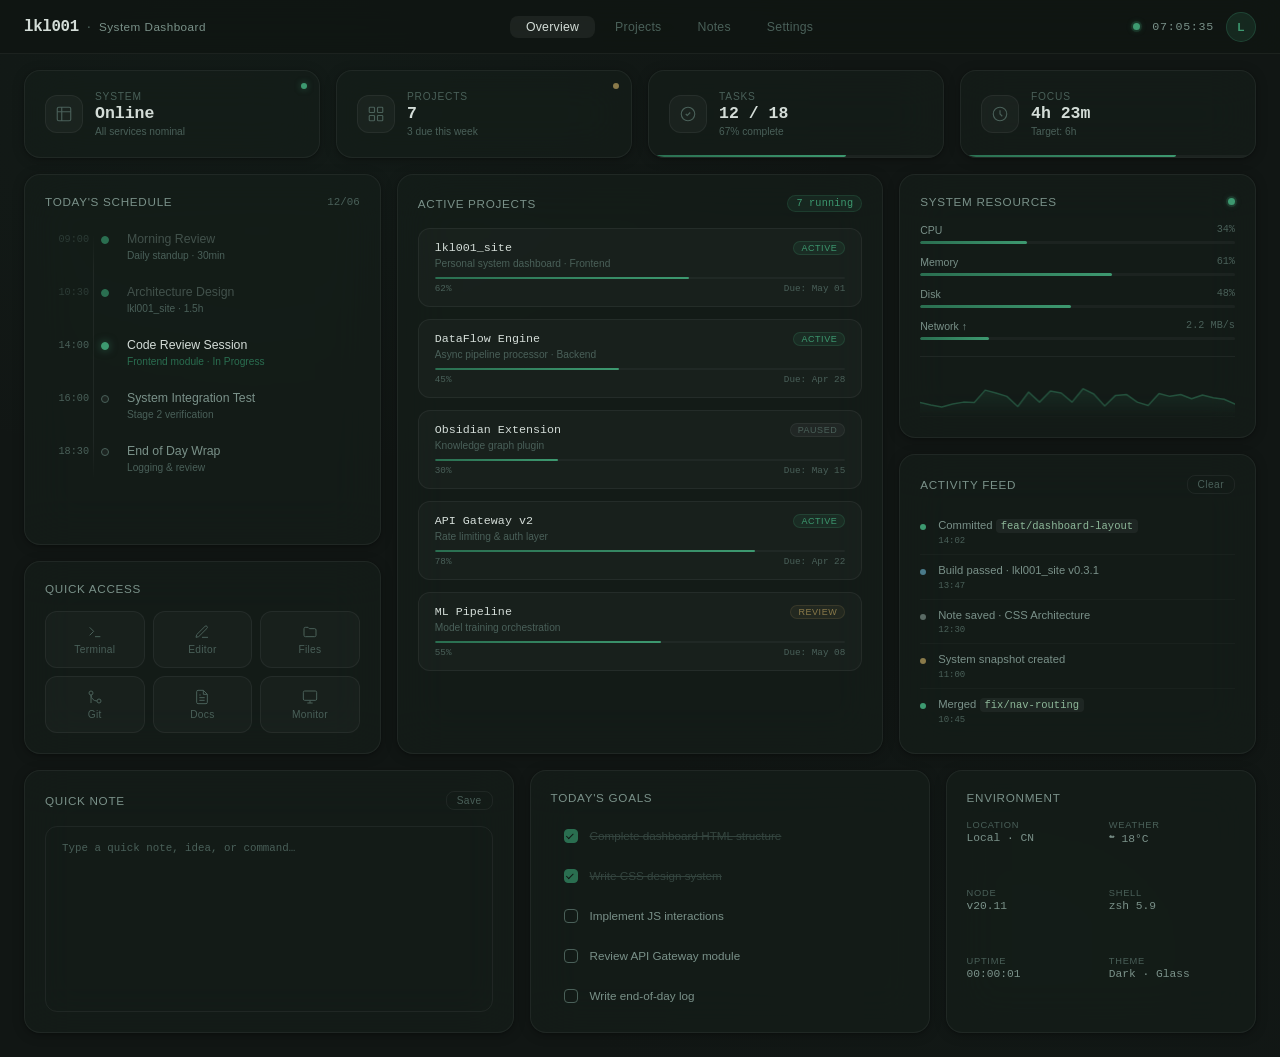
==== index.html @ 9cc998ac "Initial commit: lkl001_site with nginx dev container" ====
<!DOCTYPE html>
<html lang="zh-CN">
<head>
  <meta charset="UTF-8" />
  <meta name="viewport" content="width=device-width, initial-scale=1.0" />
  <title>lkl001 · Dashboard</title>
  <link rel="stylesheet" href="styles.css" />
</head>
<body>

  <!-- ═══════════════════════════════════════
       APP ROOT — 预留 Vue 挂载点 #app
  ════════════════════════════════════════ -->
  <div id="app" class="app-root">

    <!-- ── 顶部导航栏 ── -->
    <header class="topbar" id="topbar">
      <div class="topbar__left">
        <span class="topbar__logo">lkl001</span>
        <span class="topbar__sep">·</span>
        <span class="topbar__title">System Dashboard</span>
      </div>

      <nav class="topbar__nav">
        <a href="#" class="nav-item nav-item--active" data-page="dashboard">Overview</a>
        <a href="#" class="nav-item" data-page="projects">Projects</a>
        <a href="#" class="nav-item" data-page="notes">Notes</a>
        <a href="#" class="nav-item" data-page="settings">Settings</a>
      </nav>

      <div class="topbar__right">
        <div class="status-dot status-dot--online" title="System Online"></div>
        <span class="topbar__time" id="js-clock">--:--:--</span>
        <div class="avatar" title="lkl001">L</div>
      </div>
    </header>

    <!-- ── 主内容区 ── -->
    <main class="main-grid" id="js-main-grid">

      <!-- ────────────────────────────────────
           Row 1 · 概览统计 (stats strip)
      ──────────────────────────────────── -->
      <section class="grid-row grid-row--stats">

        <!-- CARD: 系统状态 -->
        <article
          class="card card--stat"
          data-module="system-status"
          data-tooltip="当前系统运行状态">
          <div class="card__icon-wrap">
            <svg class="card__icon" viewBox="0 0 24 24" fill="none" stroke="currentColor" stroke-width="1.5">
              <path d="M9 3H5a2 2 0 00-2 2v4m6-6h10a2 2 0 012 2v4M9 3v18m0 0h10a2 2 0 002-2V9M9 21H5a2 2 0 01-2-2V9m0 0h18"/>
            </svg>
          </div>
          <div class="card__body">
            <p class="card__label">System</p>
            <p class="card__value">Online</p>
            <p class="card__sub">All services nominal</p>
          </div>
          <div class="card__indicator card__indicator--ok"></div>
        </article>

        <!-- CARD: 活跃项目 -->
        <article
          class="card card--stat"
          data-module="active-projects"
          data-tooltip="进行中的项目数量">
          <div class="card__icon-wrap">
            <svg class="card__icon" viewBox="0 0 24 24" fill="none" stroke="currentColor" stroke-width="1.5">
              <rect x="3" y="3" width="7" height="7" rx="1"/>
              <rect x="14" y="3" width="7" height="7" rx="1"/>
              <rect x="3" y="14" width="7" height="7" rx="1"/>
              <rect x="14" y="14" width="7" height="7" rx="1"/>
            </svg>
          </div>
          <div class="card__body">
            <p class="card__label">Projects</p>
            <p class="card__value" data-count="7">7</p>
            <p class="card__sub">3 due this week</p>
          </div>
          <div class="card__indicator card__indicator--warn"></div>
        </article>

        <!-- CARD: 今日任务 -->
        <article
          class="card card--stat"
          data-module="today-tasks"
          data-tooltip="今日待办任务">
          <div class="card__icon-wrap">
            <svg class="card__icon" viewBox="0 0 24 24" fill="none" stroke="currentColor" stroke-width="1.5">
              <path d="M9 12l2 2 4-4"/>
              <path d="M21 12a9 9 0 11-18 0 9 9 0 0118 0z"/>
            </svg>
          </div>
          <div class="card__body">
            <p class="card__label">Tasks</p>
            <p class="card__value">12 / 18</p>
            <p class="card__sub">67% complete</p>
          </div>
          <div class="card__progress-bar">
            <div class="card__progress-fill" style="--prog: 67%"></div>
          </div>
        </article>

        <!-- CARD: 专注时间 -->
        <article
          class="card card--stat"
          data-module="focus-time"
          data-tooltip="今日专注时长">
          <div class="card__icon-wrap">
            <svg class="card__icon" viewBox="0 0 24 24" fill="none" stroke="currentColor" stroke-width="1.5">
              <circle cx="12" cy="12" r="9"/>
              <path d="M12 7v5l3 3"/>
            </svg>
          </div>
          <div class="card__body">
            <p class="card__label">Focus</p>
            <p class="card__value">4h 23m</p>
            <p class="card__sub">Target: 6h</p>
          </div>
          <div class="card__progress-bar">
            <div class="card__progress-fill" style="--prog: 73%"></div>
          </div>
        </article>

      </section>

      <!-- ────────────────────────────────────
           Row 2 · 主功能区 (3列)
      ──────────────────────────────────── -->
      <section class="grid-row grid-row--main">

        <!-- ── 左列：日程 + 快捷入口 ── -->
        <div class="col col--left">

          <!-- CARD: 今日日程 -->
          <article
            class="card card--schedule"
            data-module="schedule"
            data-tooltip="今日日程安排">
            <header class="card__header">
              <h2 class="card__title">Today's Schedule</h2>
              <span class="card__date" id="js-date">--/--</span>
            </header>

            <ul class="schedule-list" id="js-schedule">

              <li class="schedule-item schedule-item--done">
                <div class="schedule-item__time">09:00</div>
                <div class="schedule-item__dot"></div>
                <div class="schedule-item__content">
                  <p class="schedule-item__title">Morning Review</p>
                  <p class="schedule-item__sub">Daily standup · 30min</p>
                </div>
              </li>

              <li class="schedule-item schedule-item--done">
                <div class="schedule-item__time">10:30</div>
                <div class="schedule-item__dot"></div>
                <div class="schedule-item__content">
                  <p class="schedule-item__title">Architecture Design</p>
                  <p class="schedule-item__sub">lkl001_site · 1.5h</p>
                </div>
              </li>

              <li class="schedule-item schedule-item--active">
                <div class="schedule-item__time">14:00</div>
                <div class="schedule-item__dot"></div>
                <div class="schedule-item__content">
                  <p class="schedule-item__title">Code Review Session</p>
                  <p class="schedule-item__sub">Frontend module · In Progress</p>
                </div>
              </li>

              <li class="schedule-item">
                <div class="schedule-item__time">16:00</div>
                <div class="schedule-item__dot"></div>
                <div class="schedule-item__content">
                  <p class="schedule-item__title">System Integration Test</p>
                  <p class="schedule-item__sub">Stage 2 verification</p>
                </div>
              </li>

              <li class="schedule-item">
                <div class="schedule-item__time">18:30</div>
                <div class="schedule-item__dot"></div>
                <div class="schedule-item__content">
                  <p class="schedule-item__title">End of Day Wrap</p>
                  <p class="schedule-item__sub">Logging & review</p>
                </div>
              </li>

            </ul>
          </article>

          <!-- CARD: 快捷入口 -->
          <article
            class="card card--quicklinks"
            data-module="quicklinks"
            data-tooltip="常用工具快捷入口">
            <header class="card__header">
              <h2 class="card__title">Quick Access</h2>
            </header>
            <div class="quicklink-grid">

              <button class="ql-btn" data-action="terminal">
                <svg class="ql-btn__icon" viewBox="0 0 24 24" fill="none" stroke="currentColor" stroke-width="1.5">
                  <path d="M4 17l6-6-6-6M12 19h8"/>
                </svg>
                <span>Terminal</span>
              </button>

              <button class="ql-btn" data-action="editor">
                <svg class="ql-btn__icon" viewBox="0 0 24 24" fill="none" stroke="currentColor" stroke-width="1.5">
                  <path d="M12 20h9M16.5 3.5a2.121 2.121 0 013 3L7 19l-4 1 1-4L16.5 3.5z"/>
                </svg>
                <span>Editor</span>
              </button>

              <button class="ql-btn" data-action="files">
                <svg class="ql-btn__icon" viewBox="0 0 24 24" fill="none" stroke="currentColor" stroke-width="1.5">
                  <path d="M3 7a2 2 0 012-2h4l2 2h8a2 2 0 012 2v8a2 2 0 01-2 2H5a2 2 0 01-2-2V7z"/>
                </svg>
                <span>Files</span>
              </button>

              <button class="ql-btn" data-action="git">
                <svg class="ql-btn__icon" viewBox="0 0 24 24" fill="none" stroke="currentColor" stroke-width="1.5">
                  <circle cx="18" cy="18" r="3"/><circle cx="6" cy="6" r="3"/>
                  <path d="M6 21V9a9 9 0 009 9"/>
                </svg>
                <span>Git</span>
              </button>

              <button class="ql-btn" data-action="docs">
                <svg class="ql-btn__icon" viewBox="0 0 24 24" fill="none" stroke="currentColor" stroke-width="1.5">
                  <path d="M14 2H6a2 2 0 00-2 2v16a2 2 0 002 2h12a2 2 0 002-2V8z"/>
                  <path d="M14 2v6h6M16 13H8M16 17H8M10 9H8"/>
                </svg>
                <span>Docs</span>
              </button>

              <button class="ql-btn" data-action="monitor">
                <svg class="ql-btn__icon" viewBox="0 0 24 24" fill="none" stroke="currentColor" stroke-width="1.5">
                  <rect x="2" y="3" width="20" height="14" rx="2"/>
                  <path d="M8 21h8M12 17v4"/>
                </svg>
                <span>Monitor</span>
              </button>

            </div>
          </article>

        </div>

        <!-- ── 中列：项目看板 ── -->
        <div class="col col--center">
          <article
            class="card card--projects"
            data-module="projects"
            data-tooltip="活跃项目进度">
            <header class="card__header">
              <h2 class="card__title">Active Projects</h2>
              <span class="card__badge">7 running</span>
            </header>

            <div class="project-list" id="js-project-list">

              <div class="project-item" data-project="lkl001_site">
                <div class="project-item__top">
                  <span class="project-item__name">lkl001_site</span>
                  <span class="project-item__tag project-item__tag--active">Active</span>
                </div>
                <p class="project-item__desc">Personal system dashboard · Frontend</p>
                <div class="project-item__bar">
                  <div class="project-item__fill" style="--prog: 62%"></div>
                </div>
                <div class="project-item__meta">
                  <span>62%</span>
                  <span>Due: May 01</span>
                </div>
              </div>

              <div class="project-item" data-project="dataflow">
                <div class="project-item__top">
                  <span class="project-item__name">DataFlow Engine</span>
                  <span class="project-item__tag project-item__tag--active">Active</span>
                </div>
                <p class="project-item__desc">Async pipeline processor · Backend</p>
                <div class="project-item__bar">
                  <div class="project-item__fill" style="--prog: 45%"></div>
                </div>
                <div class="project-item__meta">
                  <span>45%</span>
                  <span>Due: Apr 28</span>
                </div>
              </div>

              <div class="project-item" data-project="obsidian-ext">
                <div class="project-item__top">
                  <span class="project-item__name">Obsidian Extension</span>
                  <span class="project-item__tag project-item__tag--pause">Paused</span>
                </div>
                <p class="project-item__desc">Knowledge graph plugin</p>
                <div class="project-item__bar">
                  <div class="project-item__fill" style="--prog: 30%"></div>
                </div>
                <div class="project-item__meta">
                  <span>30%</span>
                  <span>Due: May 15</span>
                </div>
              </div>

              <div class="project-item" data-project="api-gateway">
                <div class="project-item__top">
                  <span class="project-item__name">API Gateway v2</span>
                  <span class="project-item__tag project-item__tag--active">Active</span>
                </div>
                <p class="project-item__desc">Rate limiting & auth layer</p>
                <div class="project-item__bar">
                  <div class="project-item__fill" style="--prog: 78%"></div>
                </div>
                <div class="project-item__meta">
                  <span>78%</span>
                  <span>Due: Apr 22</span>
                </div>
              </div>

              <div class="project-item" data-project="ml-pipeline">
                <div class="project-item__top">
                  <span class="project-item__name">ML Pipeline</span>
                  <span class="project-item__tag project-item__tag--warn">Review</span>
                </div>
                <p class="project-item__desc">Model training orchestration</p>
                <div class="project-item__bar">
                  <div class="project-item__fill" style="--prog: 55%"></div>
                </div>
                <div class="project-item__meta">
                  <span>55%</span>
                  <span>Due: May 08</span>
                </div>
              </div>

            </div>
          </article>
        </div>

        <!-- ── 右列：活动流 + 系统资源 ── -->
        <div class="col col--right">

          <!-- CARD: 系统资源 -->
          <article
            class="card card--resources"
            data-module="resources"
            data-tooltip="系统资源占用情况">
            <header class="card__header">
              <h2 class="card__title">System Resources</h2>
              <div class="status-dot status-dot--online"></div>
            </header>

            <div class="resource-list">

              <div class="resource-item">
                <div class="resource-item__label">
                  <span>CPU</span>
                  <span class="resource-item__val" id="js-cpu">34%</span>
                </div>
                <div class="resource-item__track">
                  <div class="resource-item__bar" id="js-cpu-bar" style="--val: 34%"></div>
                </div>
              </div>

              <div class="resource-item">
                <div class="resource-item__label">
                  <span>Memory</span>
                  <span class="resource-item__val" id="js-mem">61%</span>
                </div>
                <div class="resource-item__track">
                  <div class="resource-item__bar" id="js-mem-bar" style="--val: 61%"></div>
                </div>
              </div>

              <div class="resource-item">
                <div class="resource-item__label">
                  <span>Disk</span>
                  <span class="resource-item__val" id="js-disk">48%</span>
                </div>
                <div class="resource-item__track">
                  <div class="resource-item__bar" id="js-disk-bar" style="--val: 48%"></div>
                </div>
              </div>

              <div class="resource-item">
                <div class="resource-item__label">
                  <span>Network ↑</span>
                  <span class="resource-item__val" id="js-net">1.2 MB/s</span>
                </div>
                <div class="resource-item__track">
                  <div class="resource-item__bar" id="js-net-bar" style="--val: 22%"></div>
                </div>
              </div>

            </div>

            <!-- 迷你图表区 -->
            <div class="mini-chart-wrap">
              <canvas class="mini-chart" id="js-cpu-chart" width="220" height="48" title="CPU History"></canvas>
            </div>

          </article>

          <!-- CARD: 活动流 -->
          <article
            class="card card--activity"
            data-module="activity"
            data-tooltip="最近系统操作记录">
            <header class="card__header">
              <h2 class="card__title">Activity Feed</h2>
              <button class="card__btn-clear" id="js-clear-log" title="Clear log">Clear</button>
            </header>

            <ul class="activity-list" id="js-activity-list">
              <li class="activity-item" data-type="commit">
                <span class="activity-item__dot activity-item__dot--commit"></span>
                <div class="activity-item__body">
                  <p class="activity-item__text">Committed <code>feat/dashboard-layout</code></p>
                  <time class="activity-item__time">14:02</time>
                </div>
              </li>
              <li class="activity-item" data-type="build">
                <span class="activity-item__dot activity-item__dot--build"></span>
                <div class="activity-item__body">
                  <p class="activity-item__text">Build passed · lkl001_site v0.3.1</p>
                  <time class="activity-item__time">13:47</time>
                </div>
              </li>
              <li class="activity-item" data-type="note">
                <span class="activity-item__dot activity-item__dot--note"></span>
                <div class="activity-item__body">
                  <p class="activity-item__text">Note saved · CSS Architecture</p>
                  <time class="activity-item__time">12:30</time>
                </div>
              </li>
              <li class="activity-item" data-type="system">
                <span class="activity-item__dot activity-item__dot--system"></span>
                <div class="activity-item__body">
                  <p class="activity-item__text">System snapshot created</p>
                  <time class="activity-item__time">11:00</time>
                </div>
              </li>
              <li class="activity-item" data-type="commit">
                <span class="activity-item__dot activity-item__dot--commit"></span>
                <div class="activity-item__body">
                  <p class="activity-item__text">Merged <code>fix/nav-routing</code></p>
                  <time class="activity-item__time">10:45</time>
                </div>
              </li>
            </ul>
          </article>

        </div>

      </section>

      <!-- ────────────────────────────────────
           Row 3 · 底部工具条
      ──────────────────────────────────── -->
      <section class="grid-row grid-row--footer">

        <!-- CARD: 笔记速记 -->
        <article
          class="card card--notes"
          data-module="quick-notes"
          data-tooltip="快速记录想法">
          <header class="card__header">
            <h2 class="card__title">Quick Note</h2>
            <button class="card__btn-save" id="js-save-note">Save</button>
          </header>
          <textarea
            class="notes-textarea"
            id="js-note-area"
            placeholder="Type a quick note, idea, or command…"
            spellcheck="false"
          ></textarea>
        </article>

        <!-- CARD: 今日目标 -->
        <article
          class="card card--goals"
          data-module="goals"
          data-tooltip="今日核心目标">
          <header class="card__header">
            <h2 class="card__title">Today's Goals</h2>
          </header>
          <ul class="goal-list" id="js-goal-list">
            <li class="goal-item goal-item--done" data-goal="1">
              <div class="goal-item__check"></div>
              <span>Complete dashboard HTML structure</span>
            </li>
            <li class="goal-item goal-item--done" data-goal="2">
              <div class="goal-item__check"></div>
              <span>Write CSS design system</span>
            </li>
            <li class="goal-item" data-goal="3">
              <div class="goal-item__check"></div>
              <span>Implement JS interactions</span>
            </li>
            <li class="goal-item" data-goal="4">
              <div class="goal-item__check"></div>
              <span>Review API Gateway module</span>
            </li>
            <li class="goal-item" data-goal="5">
              <div class="goal-item__check"></div>
              <span>Write end-of-day log</span>
            </li>
          </ul>
        </article>

        <!-- CARD: 天气 / 环境 -->
        <article
          class="card card--env"
          data-module="environment"
          data-tooltip="当前环境信息">
          <header class="card__header">
            <h2 class="card__title">Environment</h2>
          </header>
          <div class="env-grid">
            <div class="env-item">
              <span class="env-item__label">Location</span>
              <span class="env-item__val">Local · CN</span>
            </div>
            <div class="env-item">
              <span class="env-item__label">Weather</span>
              <span class="env-item__val">☁ 18°C</span>
            </div>
            <div class="env-item">
              <span class="env-item__label">Node</span>
              <span class="env-item__val">v20.11</span>
            </div>
            <div class="env-item">
              <span class="env-item__label">Shell</span>
              <span class="env-item__val">zsh 5.9</span>
            </div>
            <div class="env-item">
              <span class="env-item__label">Uptime</span>
              <span class="env-item__val" id="js-uptime">00:00:00</span>
            </div>
            <div class="env-item">
              <span class="env-item__label">Theme</span>
              <span class="env-item__val">Dark · Glass</span>
            </div>
          </div>
        </article>

      </section>

    </main>

    <!-- ── 全局 Tooltip ── -->
    <div class="tooltip" id="js-tooltip" role="tooltip" aria-hidden="true"></div>

  </div><!-- /#app -->

  <script src="app.js"></script>
</body>
</html>
---- styles.css ----
/* ═══════════════════════════════════════════════════════════
   lkl001_site · Design System CSS
   Project : lkl001_site
   Author  : lkl001
   Version : 0.3.1
   ═══════════════════════════════════════════════════════════

   TABLE OF CONTENTS
   ─────────────────
   00. CSS Custom Properties (Design Tokens)
   01. Reset & Base
   02. Scrollbar
   03. Typography
   04. Layout — App Root & Grid
   05. Topbar
   06. Cards — Base
   07. Cards — Stat Strip
   08. Cards — Schedule
   09. Cards — Quick Links
   10. Cards — Projects
   11. Cards — Resources & Chart
   12. Cards — Activity Feed
   13. Cards — Quick Notes
   14. Cards — Goals
   15. Cards — Environment
   16. Status Indicators
   17. Tooltip
   18. Animations & Transitions
   19. Utility Classes
   ═══════════════════════════════════════════════════════════ */


/* ─────────────────────────────────────────
   00. CSS Custom Properties (Design Tokens)
───────────────────────────────────────── */
:root {
  /* Background layers */
  --bg-root:        #111614;   /* deepest background */
  --bg-surface:     #161c1a;   /* surface layer */
  --bg-card:        rgba(22, 30, 26, 0.72);  /* card glass base */
  --bg-card-hover:  rgba(26, 36, 30, 0.88);  /* card hover */
  --bg-track:       rgba(255, 255, 255, 0.04);

  /* Glass / Border */
  --glass-border:   rgba(255, 255, 255, 0.055);
  --glass-border-hover: rgba(255, 255, 255, 0.10);

  /* Accent — dark teal/green, used ONLY for status & emphasis */
  --accent:         #3d9970;   /* main accent */
  --accent-dim:     #2a6e50;   /* dimmed */
  --accent-glow:    rgba(61, 153, 112, 0.18);
  --accent-muted:   rgba(61, 153, 112, 0.10);

  /* Neutral text */
  --text-primary:   #d4ddd8;
  --text-secondary: #7a9189;
  --text-tertiary:  #4a6059;
  --text-code:      #8eb89a;

  /* Semantic colors — all de-saturated */
  --color-ok:       #3d9970;   /* green-teal */
  --color-warn:     #8a7a4a;   /* muted amber */
  --color-info:     #4a7a8a;   /* muted blue */
  --color-neutral:  #5a6a64;

  /* Typography */
  --font-sans:  -apple-system, BlinkMacSystemFont, "SF Pro Display", "Segoe UI",
                "Inter", "PingFang SC", "Helvetica Neue", sans-serif;
  --font-mono:  "SF Mono", "JetBrains Mono", "Fira Code", "Cascadia Code",
                "Consolas", monospace;

  /* Spacing scale */
  --sp-1:  4px;
  --sp-2:  8px;
  --sp-3:  12px;
  --sp-4:  16px;
  --sp-5:  20px;
  --sp-6:  24px;
  --sp-8:  32px;

  /* Radii */
  --radius-sm:  8px;
  --radius-md:  12px;
  --radius-lg:  16px;
  --radius-xl:  20px;

  /* Shadows */
  --shadow-card:  0 2px 12px rgba(0, 0, 0, 0.28), 0 1px 3px rgba(0, 0, 0, 0.20);
  --shadow-hover: 0 4px 20px rgba(0, 0, 0, 0.35), 0 2px 6px rgba(0, 0, 0, 0.25);

  /* Transitions */
  --transition-base:  all 0.30s cubic-bezier(0.25, 0.46, 0.45, 0.94);
  --transition-slow:  all 0.50s cubic-bezier(0.25, 0.46, 0.45, 0.94);

  /* Topbar height */
  --topbar-h: 54px;
}


/* ─────────────────────────────────────────
   01. Reset & Base
───────────────────────────────────────── */
*, *::before, *::after {
  box-sizing: border-box;
  margin: 0;
  padding: 0;
}

html {
  font-size: 15px;
  -webkit-font-smoothing: antialiased;
  -moz-osx-font-smoothing: grayscale;
}

body {
  font-family: var(--font-sans);
  background-color: var(--bg-root);
  color: var(--text-primary);
  min-height: 100vh;
  overflow-x: hidden;

  /* Subtle noise texture via SVG data URI */
  background-image:
    radial-gradient(ellipse 80% 60% at 20% 10%, rgba(61,153,112,0.04) 0%, transparent 60%),
    radial-gradient(ellipse 60% 50% at 80% 90%, rgba(30,60,50,0.06) 0%, transparent 60%);
}

ul, ol { list-style: none; }
a { text-decoration: none; color: inherit; }
button {
  font-family: inherit;
  font-size: inherit;
  cursor: pointer;
  border: none;
  background: none;
}
textarea { font-family: var(--font-mono); resize: none; }
code { font-family: var(--font-mono); }


/* ─────────────────────────────────────────
   02. Scrollbar
───────────────────────────────────────── */
::-webkit-scrollbar          { width: 4px; height: 4px; }
::-webkit-scrollbar-track    { background: transparent; }
::-webkit-scrollbar-thumb    { background: rgba(255,255,255,0.08); border-radius: 4px; }
::-webkit-scrollbar-thumb:hover { background: rgba(255,255,255,0.14); }


/* ─────────────────────────────────────────
   03. Typography
───────────────────────────────────────── */
.t-label  { font-size: 0.72rem; font-weight: 500; letter-spacing: 0.08em;
             text-transform: uppercase; color: var(--text-tertiary); }
.t-mono   { font-family: var(--font-mono); }
.t-dim    { color: var(--text-secondary); }


/* ─────────────────────────────────────────
   04. Layout — App Root & Grid
───────────────────────────────────────── */
.app-root {
  display: flex;
  flex-direction: column;
  min-height: 100vh;
}

.main-grid {
  flex: 1;
  display: flex;
  flex-direction: column;
  gap: var(--sp-4);
  padding: var(--sp-4) var(--sp-6) var(--sp-6);
  max-width: 1600px;
  width: 100%;
  margin: 0 auto;
}

/* Grid rows */
.grid-row {
  display: flex;
  gap: var(--sp-4);
  width: 100%;
}

/* Stats strip — 4 equal columns */
.grid-row--stats {
  align-items: stretch;
}
.grid-row--stats .card--stat {
  flex: 1;
}

/* Main row — 3 columns */
.grid-row--main {
  flex: 1;
  align-items: stretch;
}

/* Footer row */
.grid-row--footer {
  align-items: stretch;
}
.grid-row--footer .card--notes  { flex: 2; }
.grid-row--footer .card--goals  { flex: 1.6; }
.grid-row--footer .card--env    { flex: 1.2; }

/* Columns inside main row */
.col {
  display: flex;
  flex-direction: column;
  gap: var(--sp-4);
}
.col--left   { flex: 1.1; }
.col--center { flex: 1.5; }
.col--right  { flex: 1.1; }


/* ─────────────────────────────────────────
   05. Topbar
───────────────────────────────────────── */
.topbar {
  display: flex;
  align-items: center;
  justify-content: space-between;
  height: var(--topbar-h);
  padding: 0 var(--sp-6);
  background: rgba(16, 22, 18, 0.85);
  backdrop-filter: blur(20px) saturate(160%);
  -webkit-backdrop-filter: blur(20px) saturate(160%);
  border-bottom: 1px solid var(--glass-border);
  position: sticky;
  top: 0;
  z-index: 100;
}

.topbar__left {
  display: flex;
  align-items: baseline;
  gap: var(--sp-2);
}

.topbar__logo {
  font-family: var(--font-mono);
  font-size: 1.05rem;
  font-weight: 600;
  color: var(--text-primary);
  letter-spacing: -0.02em;
}

.topbar__sep {
  color: var(--text-tertiary);
  font-weight: 300;
}

.topbar__title {
  font-size: 0.78rem;
  color: var(--text-secondary);
  letter-spacing: 0.04em;
  font-weight: 400;
}

.topbar__nav {
  display: flex;
  align-items: center;
  gap: var(--sp-1);
}

.nav-item {
  padding: var(--sp-1) var(--sp-4);
  border-radius: var(--radius-sm);
  font-size: 0.82rem;
  font-weight: 450;
  color: var(--text-tertiary);
  transition: var(--transition-base);
  letter-spacing: 0.02em;
}
.nav-item:hover {
  color: var(--text-secondary);
  background: rgba(255,255,255,0.04);
}
.nav-item--active {
  color: var(--text-primary);
  background: rgba(255,255,255,0.06);
}

.topbar__right {
  display: flex;
  align-items: center;
  gap: var(--sp-3);
}

.topbar__time {
  font-family: var(--font-mono);
  font-size: 0.78rem;
  color: var(--text-secondary);
  letter-spacing: 0.06em;
}

.avatar {
  width: 30px;
  height: 30px;
  border-radius: 50%;
  background: rgba(61,153,112,0.15);
  border: 1px solid rgba(61,153,112,0.25);
  display: flex;
  align-items: center;
  justify-content: center;
  font-size: 0.75rem;
  font-weight: 600;
  color: var(--accent);
  letter-spacing: 0;
  cursor: pointer;
  transition: var(--transition-base);
}
.avatar:hover {
  background: rgba(61,153,112,0.22);
}


/* ─────────────────────────────────────────
   06. Cards — Base
───────────────────────────────────────── */
.card {
  background: var(--bg-card);
  backdrop-filter: blur(24px) saturate(140%);
  -webkit-backdrop-filter: blur(24px) saturate(140%);
  border: 1px solid var(--glass-border);
  border-radius: var(--radius-lg);
  box-shadow: var(--shadow-card);
  padding: var(--sp-5);
  transition: var(--transition-base);
  position: relative;
  overflow: hidden;
}

/* Hover state */
.card:hover {
  background: var(--bg-card-hover);
  border-color: var(--glass-border-hover);
  box-shadow: var(--shadow-hover);
}

/* Active / focused module highlight */
.card.card--highlighted {
  border-color: rgba(61,153,112,0.22);
  box-shadow:
    var(--shadow-hover),
    0 0 0 1px rgba(61,153,112,0.12) inset;
}

/* Subtle top-edge accent line when highlighted */
.card.card--highlighted::before {
  content: '';
  position: absolute;
  top: 0; left: 10%; right: 10%;
  height: 1px;
  background: linear-gradient(90deg, transparent, rgba(61,153,112,0.45), transparent);
  border-radius: 1px;
}

/* Card inner sections */
.card__header {
  display: flex;
  align-items: center;
  justify-content: space-between;
  margin-bottom: var(--sp-4);
}

.card__title {
  font-size: 0.78rem;
  font-weight: 500;
  color: var(--text-secondary);
  letter-spacing: 0.06em;
  text-transform: uppercase;
}

.card__badge {
  font-family: var(--font-mono);
  font-size: 0.68rem;
  color: var(--accent);
  background: var(--accent-muted);
  border: 1px solid rgba(61,153,112,0.18);
  padding: 2px 8px;
  border-radius: 20px;
  letter-spacing: 0.02em;
}

.card__date {
  font-family: var(--font-mono);
  font-size: 0.72rem;
  color: var(--text-tertiary);
}

.card__btn-save,
.card__btn-clear {
  font-size: 0.68rem;
  font-weight: 500;
  padding: 3px 10px;
  border-radius: var(--radius-sm);
  color: var(--text-tertiary);
  border: 1px solid var(--glass-border);
  background: transparent;
  transition: var(--transition-base);
  letter-spacing: 0.04em;
}
.card__btn-save:hover,
.card__btn-clear:hover {
  color: var(--text-secondary);
  border-color: var(--glass-border-hover);
  background: rgba(255,255,255,0.04);
}


/* ─────────────────────────────────────────
   07. Cards — Stat Strip
───────────────────────────────────────── */
.card--stat {
  display: flex;
  align-items: center;
  gap: var(--sp-3);
  padding: var(--sp-4) var(--sp-5);
  min-height: 88px;
  cursor: default;
}

.card__icon-wrap {
  flex-shrink: 0;
  width: 38px;
  height: 38px;
  border-radius: var(--radius-md);
  background: rgba(255,255,255,0.03);
  border: 1px solid var(--glass-border);
  display: flex;
  align-items: center;
  justify-content: center;
}

.card__icon {
  width: 18px;
  height: 18px;
  color: var(--text-tertiary);
  transition: var(--transition-base);
}
.card--stat:hover .card__icon {
  color: var(--text-secondary);
}

.card__body {
  flex: 1;
  min-width: 0;
}

.card__label {
  font-size: 0.68rem;
  font-weight: 500;
  letter-spacing: 0.08em;
  text-transform: uppercase;
  color: var(--text-tertiary);
  margin-bottom: 2px;
}

.card__value {
  font-family: var(--font-mono);
  font-size: 1.1rem;
  font-weight: 600;
  color: var(--text-primary);
  line-height: 1.2;
  white-space: nowrap;
}

.card__sub {
  font-size: 0.68rem;
  color: var(--text-tertiary);
  margin-top: 2px;
  white-space: nowrap;
  overflow: hidden;
  text-overflow: ellipsis;
}

/* Status indicator dot (top-right) */
.card__indicator {
  position: absolute;
  top: var(--sp-3);
  right: var(--sp-3);
  width: 6px;
  height: 6px;
  border-radius: 50%;
}
.card__indicator--ok   { background: var(--color-ok); box-shadow: 0 0 6px rgba(61,153,112,0.5); }
.card__indicator--warn { background: var(--color-warn); }

/* Progress bar inside stat cards */
.card__progress-bar {
  position: absolute;
  bottom: 0; left: 0; right: 0;
  height: 2px;
  background: var(--bg-track);
  border-radius: 0 0 var(--radius-lg) var(--radius-lg);
  overflow: hidden;
}
.card__progress-fill {
  height: 100%;
  width: var(--prog, 0%);
  background: linear-gradient(90deg, var(--accent-dim), var(--accent));
  border-radius: inherit;
  transition: width 1.2s cubic-bezier(0.25, 0.46, 0.45, 0.94);
}


/* ─────────────────────────────────────────
   08. Cards — Schedule
───────────────────────────────────────── */
.card--schedule {
  flex: 1;
}

.schedule-list {
  display: flex;
  flex-direction: column;
  gap: 0;
  position: relative;
}

/* Vertical timeline line */
.schedule-list::before {
  content: '';
  position: absolute;
  left: 48px;
  top: 10px; bottom: 10px;
  width: 1px;
  background: linear-gradient(to bottom,
    transparent,
    var(--glass-border) 15%,
    var(--glass-border) 85%,
    transparent
  );
}

.schedule-item {
  display: grid;
  grid-template-columns: 44px 14px 1fr;
  align-items: flex-start;
  gap: var(--sp-2) var(--sp-3);
  padding: var(--sp-2) 0;
  position: relative;
}

.schedule-item__time {
  font-family: var(--font-mono);
  font-size: 0.68rem;
  color: var(--text-tertiary);
  padding-top: 2px;
  text-align: right;
}

.schedule-item__dot {
  width: 8px;
  height: 8px;
  border-radius: 50%;
  background: var(--bg-track);
  border: 1.5px solid var(--text-tertiary);
  margin-top: 4px;
  flex-shrink: 0;
  transition: var(--transition-base);
}

.schedule-item__content {
  padding-bottom: var(--sp-2);
}

.schedule-item__title {
  font-size: 0.82rem;
  color: var(--text-secondary);
  font-weight: 450;
  line-height: 1.3;
}

.schedule-item__sub {
  font-size: 0.68rem;
  color: var(--text-tertiary);
  margin-top: 2px;
}

/* Done state */
.schedule-item--done .schedule-item__dot {
  background: var(--accent-dim);
  border-color: var(--accent-dim);
}
.schedule-item--done .schedule-item__time,
.schedule-item--done .schedule-item__title {
  opacity: 0.45;
}

/* Active state */
.schedule-item--active .schedule-item__dot {
  background: var(--accent);
  border-color: var(--accent);
  box-shadow: 0 0 8px rgba(61,153,112,0.55);
}
.schedule-item--active .schedule-item__title {
  color: var(--text-primary);
}
.schedule-item--active .schedule-item__sub {
  color: var(--accent-dim);
}


/* ─────────────────────────────────────────
   09. Cards — Quick Links
───────────────────────────────────────── */
.card--quicklinks {
  flex-shrink: 0;
}

.quicklink-grid {
  display: grid;
  grid-template-columns: repeat(3, 1fr);
  gap: var(--sp-2);
}

.ql-btn {
  display: flex;
  flex-direction: column;
  align-items: center;
  gap: var(--sp-1);
  padding: var(--sp-3) var(--sp-2);
  border-radius: var(--radius-md);
  background: rgba(255,255,255,0.025);
  border: 1px solid var(--glass-border);
  color: var(--text-tertiary);
  font-size: 0.68rem;
  letter-spacing: 0.03em;
  transition: var(--transition-base);
}

.ql-btn:hover {
  background: rgba(255,255,255,0.05);
  border-color: var(--glass-border-hover);
  color: var(--text-secondary);
  transform: translateY(-1px);
}

.ql-btn:active {
  transform: translateY(0);
}

.ql-btn__icon {
  width: 16px;
  height: 16px;
}


/* ─────────────────────────────────────────
   10. Cards — Projects
───────────────────────────────────────── */
.card--projects {
  height: 100%;
  display: flex;
  flex-direction: column;
}

.project-list {
  display: flex;
  flex-direction: column;
  gap: var(--sp-3);
  flex: 1;
  overflow-y: auto;
}

.project-item {
  padding: var(--sp-3) var(--sp-4);
  background: rgba(255,255,255,0.022);
  border: 1px solid var(--glass-border);
  border-radius: var(--radius-md);
  cursor: default;
  transition: var(--transition-base);
}

.project-item:hover {
  background: rgba(255,255,255,0.04);
  border-color: var(--glass-border-hover);
}

.project-item__top {
  display: flex;
  align-items: center;
  justify-content: space-between;
  margin-bottom: 3px;
}

.project-item__name {
  font-family: var(--font-mono);
  font-size: 0.78rem;
  font-weight: 500;
  color: var(--text-primary);
}

.project-item__tag {
  font-size: 0.60rem;
  font-weight: 500;
  letter-spacing: 0.06em;
  text-transform: uppercase;
  padding: 1px 7px;
  border-radius: 10px;
}
.project-item__tag--active {
  color: var(--accent);
  background: var(--accent-muted);
  border: 1px solid rgba(61,153,112,0.20);
}
.project-item__tag--pause {
  color: var(--text-tertiary);
  background: rgba(255,255,255,0.04);
  border: 1px solid var(--glass-border);
}
.project-item__tag--warn {
  color: var(--color-warn);
  background: rgba(138,122,74,0.10);
  border: 1px solid rgba(138,122,74,0.20);
}

.project-item__desc {
  font-size: 0.68rem;
  color: var(--text-tertiary);
  margin-bottom: var(--sp-2);
}

.project-item__bar {
  height: 2px;
  background: var(--bg-track);
  border-radius: 2px;
  overflow: hidden;
  margin-bottom: var(--sp-1);
}
.project-item__fill {
  height: 100%;
  width: var(--prog, 0%);
  background: linear-gradient(90deg, var(--accent-dim), var(--accent));
  border-radius: 2px;
  transition: width 1.4s cubic-bezier(0.25, 0.46, 0.45, 0.94);
}

.project-item__meta {
  display: flex;
  justify-content: space-between;
  font-size: 0.62rem;
  font-family: var(--font-mono);
  color: var(--text-tertiary);
}


/* ─────────────────────────────────────────
   11. Cards — Resources & Chart
───────────────────────────────────────── */
.card--resources {
  flex-shrink: 0;
}

.resource-list {
  display: flex;
  flex-direction: column;
  gap: var(--sp-3);
  margin-bottom: var(--sp-4);
}

.resource-item__label {
  display: flex;
  justify-content: space-between;
  font-size: 0.70rem;
  color: var(--text-secondary);
  margin-bottom: 5px;
}

.resource-item__val {
  font-family: var(--font-mono);
  font-size: 0.68rem;
  color: var(--text-tertiary);
}

.resource-item__track {
  height: 3px;
  background: var(--bg-track);
  border-radius: 3px;
  overflow: hidden;
}
.resource-item__bar {
  height: 100%;
  width: var(--val, 0%);
  background: linear-gradient(90deg, var(--accent-dim), var(--accent));
  border-radius: 3px;
  transition: width 1.0s cubic-bezier(0.25, 0.46, 0.45, 0.94);
}

/* Mini chart */
.mini-chart-wrap {
  border-top: 1px solid var(--glass-border);
  padding-top: var(--sp-3);
}
.mini-chart {
  display: block;
  width: 100%;
  height: 48px;
  opacity: 0.75;
}


/* ─────────────────────────────────────────
   12. Cards — Activity Feed
───────────────────────────────────────── */
.card--activity {
  flex: 1;
  display: flex;
  flex-direction: column;
}

.activity-list {
  display: flex;
  flex-direction: column;
  gap: 0;
  overflow-y: auto;
  flex: 1;
}

.activity-item {
  display: flex;
  align-items: flex-start;
  gap: var(--sp-3);
  padding: var(--sp-2) 0;
  border-bottom: 1px solid rgba(255,255,255,0.025);
  transition: var(--transition-base);
}
.activity-item:last-child { border-bottom: none; }
.activity-item:hover { background: rgba(255,255,255,0.015); padding-left: var(--sp-2); border-radius: var(--radius-sm); }

.activity-item__dot {
  width: 6px;
  height: 6px;
  border-radius: 50%;
  flex-shrink: 0;
  margin-top: 6px;
}
.activity-item__dot--commit  { background: var(--accent); }
.activity-item__dot--build   { background: var(--color-info); }
.activity-item__dot--note    { background: var(--color-neutral); }
.activity-item__dot--system  { background: var(--color-warn); }

.activity-item__body { flex: 1; min-width: 0; }

.activity-item__text {
  font-size: 0.75rem;
  color: var(--text-secondary);
  line-height: 1.4;
}
.activity-item__text code {
  font-size: 0.70rem;
  color: var(--text-code);
  background: rgba(255,255,255,0.05);
  padding: 1px 5px;
  border-radius: 4px;
}

.activity-item__time {
  font-family: var(--font-mono);
  font-size: 0.60rem;
  color: var(--text-tertiary);
  display: block;
  margin-top: 2px;
}

/* "New" entry animation */
.activity-item--new {
  animation: feedEntrance 0.45s cubic-bezier(0.25, 0.46, 0.45, 0.94) forwards;
}
@keyframes feedEntrance {
  from { opacity: 0; transform: translateX(-6px); }
  to   { opacity: 1; transform: translateX(0); }
}


/* ─────────────────────────────────────────
   13. Cards — Quick Notes
───────────────────────────────────────── */
.card--notes {
  display: flex;
  flex-direction: column;
}

.notes-textarea {
  flex: 1;
  background: transparent;
  border: 1px solid var(--glass-border);
  border-radius: var(--radius-md);
  color: var(--text-secondary);
  font-size: 0.78rem;
  line-height: 1.7;
  padding: var(--sp-3) var(--sp-4);
  outline: none;
  min-height: 80px;
  transition: var(--transition-base);
  caret-color: var(--accent);
}
.notes-textarea::placeholder {
  color: var(--text-tertiary);
  font-size: 0.72rem;
}
.notes-textarea:focus {
  border-color: rgba(61,153,112,0.28);
  background: rgba(61,153,112,0.03);
}


/* ─────────────────────────────────────────
   14. Cards — Goals
───────────────────────────────────────── */
.card--goals {
  display: flex;
  flex-direction: column;
}

.goal-list {
  display: flex;
  flex-direction: column;
  gap: var(--sp-2);
  flex: 1;
}

.goal-item {
  display: flex;
  align-items: center;
  gap: var(--sp-3);
  padding: var(--sp-2) var(--sp-3);
  border-radius: var(--radius-sm);
  cursor: pointer;
  transition: var(--transition-base);
  font-size: 0.78rem;
  color: var(--text-secondary);
  border: 1px solid transparent;
}

.goal-item:hover {
  background: rgba(255,255,255,0.03);
  border-color: var(--glass-border);
}

.goal-item__check {
  width: 14px;
  height: 14px;
  border-radius: 4px;
  border: 1.5px solid var(--text-tertiary);
  flex-shrink: 0;
  display: flex;
  align-items: center;
  justify-content: center;
  transition: var(--transition-base);
}

.goal-item--done .goal-item__check {
  background: var(--accent-dim);
  border-color: var(--accent-dim);
  position: relative;
}
.goal-item--done .goal-item__check::after {
  content: '';
  position: absolute;
  width: 7px;
  height: 4px;
  border-left: 1.5px solid var(--bg-root);
  border-bottom: 1.5px solid var(--bg-root);
  transform: rotate(-45deg) translate(0, -1px);
}

.goal-item--done span {
  text-decoration: line-through;
  color: var(--text-tertiary);
  opacity: 0.6;
}


/* ─────────────────────────────────────────
   15. Cards — Environment
───────────────────────────────────────── */
.card--env {
  display: flex;
  flex-direction: column;
}

.env-grid {
  display: grid;
  grid-template-columns: 1fr 1fr;
  gap: var(--sp-3) var(--sp-4);
  flex: 1;
}

.env-item {
  display: flex;
  flex-direction: column;
  gap: 2px;
}

.env-item__label {
  font-size: 0.62rem;
  font-weight: 500;
  letter-spacing: 0.08em;
  text-transform: uppercase;
  color: var(--text-tertiary);
}

.env-item__val {
  font-family: var(--font-mono);
  font-size: 0.75rem;
  color: var(--text-secondary);
}


/* ─────────────────────────────────────────
   16. Status Indicators
───────────────────────────────────────── */
.status-dot {
  width: 7px;
  height: 7px;
  border-radius: 50%;
  flex-shrink: 0;
}
.status-dot--online {
  background: var(--color-ok);
  box-shadow: 0 0 0 2px rgba(61,153,112,0.18),
              0 0 6px rgba(61,153,112,0.40);
  animation: pulse-dot 3s ease-in-out infinite;
}

@keyframes pulse-dot {
  0%, 100% { box-shadow: 0 0 0 2px rgba(61,153,112,0.18), 0 0 6px rgba(61,153,112,0.40); }
  50%       { box-shadow: 0 0 0 3px rgba(61,153,112,0.10), 0 0 10px rgba(61,153,112,0.28); }
}


/* ─────────────────────────────────────────
   17. Tooltip
───────────────────────────────────────── */
.tooltip {
  position: fixed;
  z-index: 9999;
  background: rgba(20, 28, 24, 0.95);
  backdrop-filter: blur(12px);
  -webkit-backdrop-filter: blur(12px);
  border: 1px solid var(--glass-border-hover);
  border-radius: var(--radius-sm);
  padding: 5px 10px;
  font-size: 0.70rem;
  color: var(--text-secondary);
  pointer-events: none;
  opacity: 0;
  transform: translateY(4px);
  transition: opacity 0.22s ease, transform 0.22s ease;
  letter-spacing: 0.02em;
  white-space: nowrap;
}
.tooltip.tooltip--visible {
  opacity: 1;
  transform: translateY(0);
}


/* ─────────────────────────────────────────
   18. Animations & Transitions
───────────────────────────────────────── */
/* Page load stagger for cards */
.card {
  animation: cardMount 0.50s cubic-bezier(0.25, 0.46, 0.45, 0.94) both;
}

@keyframes cardMount {
  from { opacity: 0; transform: translateY(8px); }
  to   { opacity: 1; transform: translateY(0); }
}

/* Stagger delays */
.grid-row--stats .card--stat:nth-child(1) { animation-delay: 0.04s; }
.grid-row--stats .card--stat:nth-child(2) { animation-delay: 0.08s; }
.grid-row--stats .card--stat:nth-child(3) { animation-delay: 0.12s; }
.grid-row--stats .card--stat:nth-child(4) { animation-delay: 0.16s; }

.card--schedule    { animation-delay: 0.20s; }
.card--quicklinks  { animation-delay: 0.24s; }
.card--projects    { animation-delay: 0.22s; }
.card--resources   { animation-delay: 0.26s; }
.card--activity    { animation-delay: 0.30s; }
.card--notes       { animation-delay: 0.32s; }
.card--goals       { animation-delay: 0.36s; }
.card--env         { animation-delay: 0.38s; }


/* ─────────────────────────────────────────
   19. Utility Classes
───────────────────────────────────────── */
.u-hidden { display: none !important; }
.u-mono   { font-family: var(--font-mono); }
.u-dim    { opacity: 0.5; }
.u-sr-only {
  position: absolute; width: 1px; height: 1px;
  padding: 0; margin: -1px; overflow: hidden;
  clip: rect(0,0,0,0); border: 0;
}
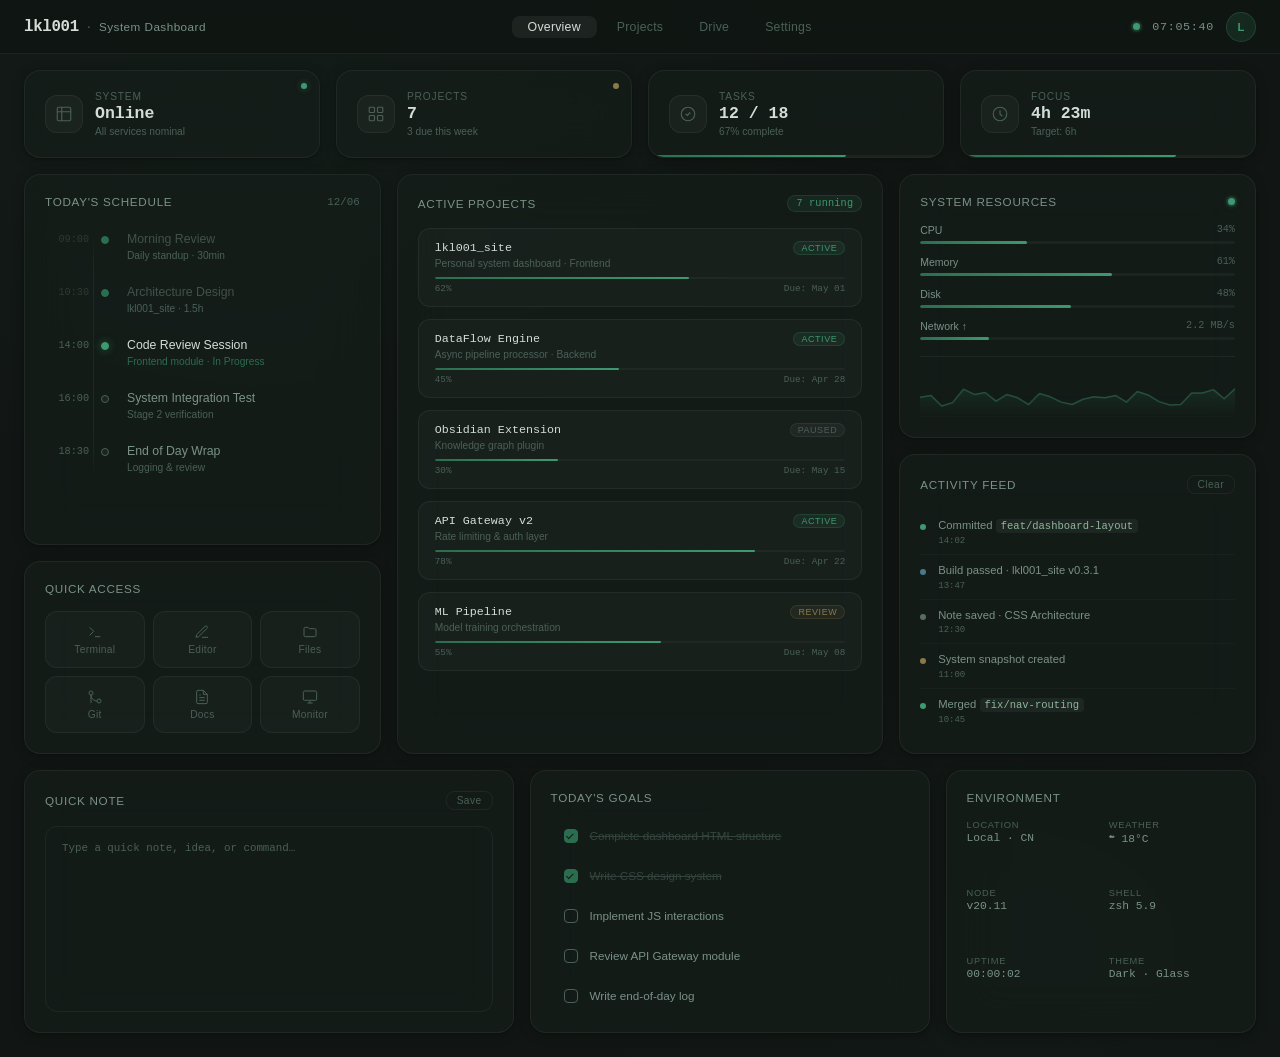
==== commit 45e60eaf: "add drive page button" ====
--- a/index.html
+++ b/index.html
@@ -24,7 +24,7 @@
       <nav class="topbar__nav">
         <a href="#" class="nav-item nav-item--active" data-page="dashboard">Overview</a>
         <a href="#" class="nav-item" data-page="projects">Projects</a>
-        <a href="#" class="nav-item" data-page="notes">Notes</a>
+        <a href="drive/index.html" class="nav-item" data-page="drive">Drive</a>
         <a href="#" class="nav-item" data-page="settings">Settings</a>
       </nav>
 
--- a/styles.css
+++ b/styles.css
@@ -1102,3 +1102,212 @@
   padding: 0; margin: -1px; overflow: hidden;
   clip: rect(0,0,0,0); border: 0;
 }
+
+
+/* ═══════════════════════════════════════════════════════════
+   20. Responsive Overrides — Mobile & Tablet
+       Only layout adaptations, no style changes
+   ═══════════════════════════════════════════════════════════ */
+
+/* Tablet (768px - 1024px) */
+@media (max-width: 1024px) {
+  .grid-row--main {
+    flex-direction: column;
+  }
+
+  .col--left,
+  .col--center,
+  .col--right {
+    flex: auto;
+    width: 100%;
+  }
+
+  .grid-row--footer {
+    flex-direction: column;
+  }
+
+  .grid-row--footer .card--notes,
+  .grid-row--footer .card--goals,
+  .grid-row--footer .card--env {
+    flex: auto;
+  }
+}
+
+/* Mobile (<= 768px) */
+@media (max-width: 768px) {
+  /* Topbar becomes column-like */
+  .topbar {
+    flex-wrap: wrap;
+    height: auto;
+    padding: var(--sp-2) var(--sp-4);
+    gap: var(--sp-2);
+  }
+
+  .topbar__nav {
+    order: 3;
+    width: 100%;
+    justify-content: center;
+    gap: 2px;
+    overflow-x: auto;
+    padding-bottom: var(--sp-1);
+  }
+
+  .nav-item {
+    padding: var(--sp-1) var(--sp-3);
+    font-size: 0.72rem;
+    white-space: nowrap;
+  }
+
+  .topbar__right {
+    margin-left: auto;
+  }
+
+  /* Main grid spacing */
+  .main-grid {
+    padding: var(--sp-3);
+    gap: var(--sp-3);
+  }
+
+  .grid-row {
+    gap: var(--sp-3);
+  }
+
+  /* Stats strip: wrap to 2x2 on narrow screens */
+  .grid-row--stats {
+    flex-wrap: wrap;
+  }
+
+  .grid-row--stats .card--stat {
+    flex: 1 1 calc(50% - var(--sp-2));
+    min-width: 140px;
+  }
+
+  /* Card padding reduces slightly */
+  .card {
+    padding: var(--sp-3);
+  }
+
+  .card__header {
+    margin-bottom: var(--sp-3);
+  }
+
+  /* Schedule timeline adjustment */
+  .schedule-list::before {
+    left: 38px;
+  }
+
+  .schedule-item {
+    grid-template-columns: 34px 12px 1fr;
+    gap: var(--sp-2);
+  }
+
+  /* Quick links grid: 3 columns → adjust gap */
+  .quicklink-grid {
+    gap: var(--sp-2);
+  }
+
+  .ql-btn {
+    padding: var(--sp-2) var(--sp-1);
+  }
+
+  .ql-btn__icon {
+    width: 14px;
+    height: 14px;
+  }
+
+  /* Environment grid: keep 2 columns */
+  .env-grid {
+    gap: var(--sp-2) var(--sp-3);
+  }
+
+  /* Goal items: smaller padding */
+  .goal-item {
+    padding: var(--sp-1) var(--sp-2);
+    font-size: 0.72rem;
+  }
+
+  /* Project items: reduce padding */
+  .project-item {
+    padding: var(--sp-2) var(--sp-3);
+  }
+
+  /* Activity feed */
+  .activity-item {
+    gap: var(--sp-2);
+  }
+
+  .activity-item__text {
+    font-size: 0.70rem;
+  }
+
+  /* Notes textarea */
+  .notes-textarea {
+    min-height: 60px;
+    font-size: 0.72rem;
+  }
+
+  /* Stat cards value font slightly smaller */
+  .card__value {
+    font-size: 0.95rem;
+  }
+
+  /* Schedule item title */
+  .schedule-item__title {
+    font-size: 0.75rem;
+  }
+
+  .schedule-item__sub {
+    font-size: 0.62rem;
+  }
+}
+
+/* Small phones (<= 480px) */
+@media (max-width: 480px) {
+  .grid-row--stats .card--stat {
+    flex: 1 1 100%;
+  }
+
+  .quicklink-grid {
+    grid-template-columns: repeat(3, 1fr);
+  }
+
+  .env-grid {
+    grid-template-columns: 1fr;
+    gap: var(--sp-2);
+  }
+
+  .topbar__title {
+    display: none;
+  }
+
+  .topbar__logo {
+    font-size: 0.9rem;
+  }
+
+  .topbar__time {
+    font-size: 0.68rem;
+  }
+
+  .avatar {
+    width: 26px;
+    height: 26px;
+    font-size: 0.68rem;
+  }
+
+  .card__indicator {
+    top: var(--sp-2);
+    right: var(--sp-2);
+  }
+
+  .schedule-list::before {
+    left: 30px;
+  }
+
+  .schedule-item {
+    grid-template-columns: 28px 10px 1fr;
+  }
+
+  .schedule-item__time {
+    font-size: 0.60rem;
+  }
+}
